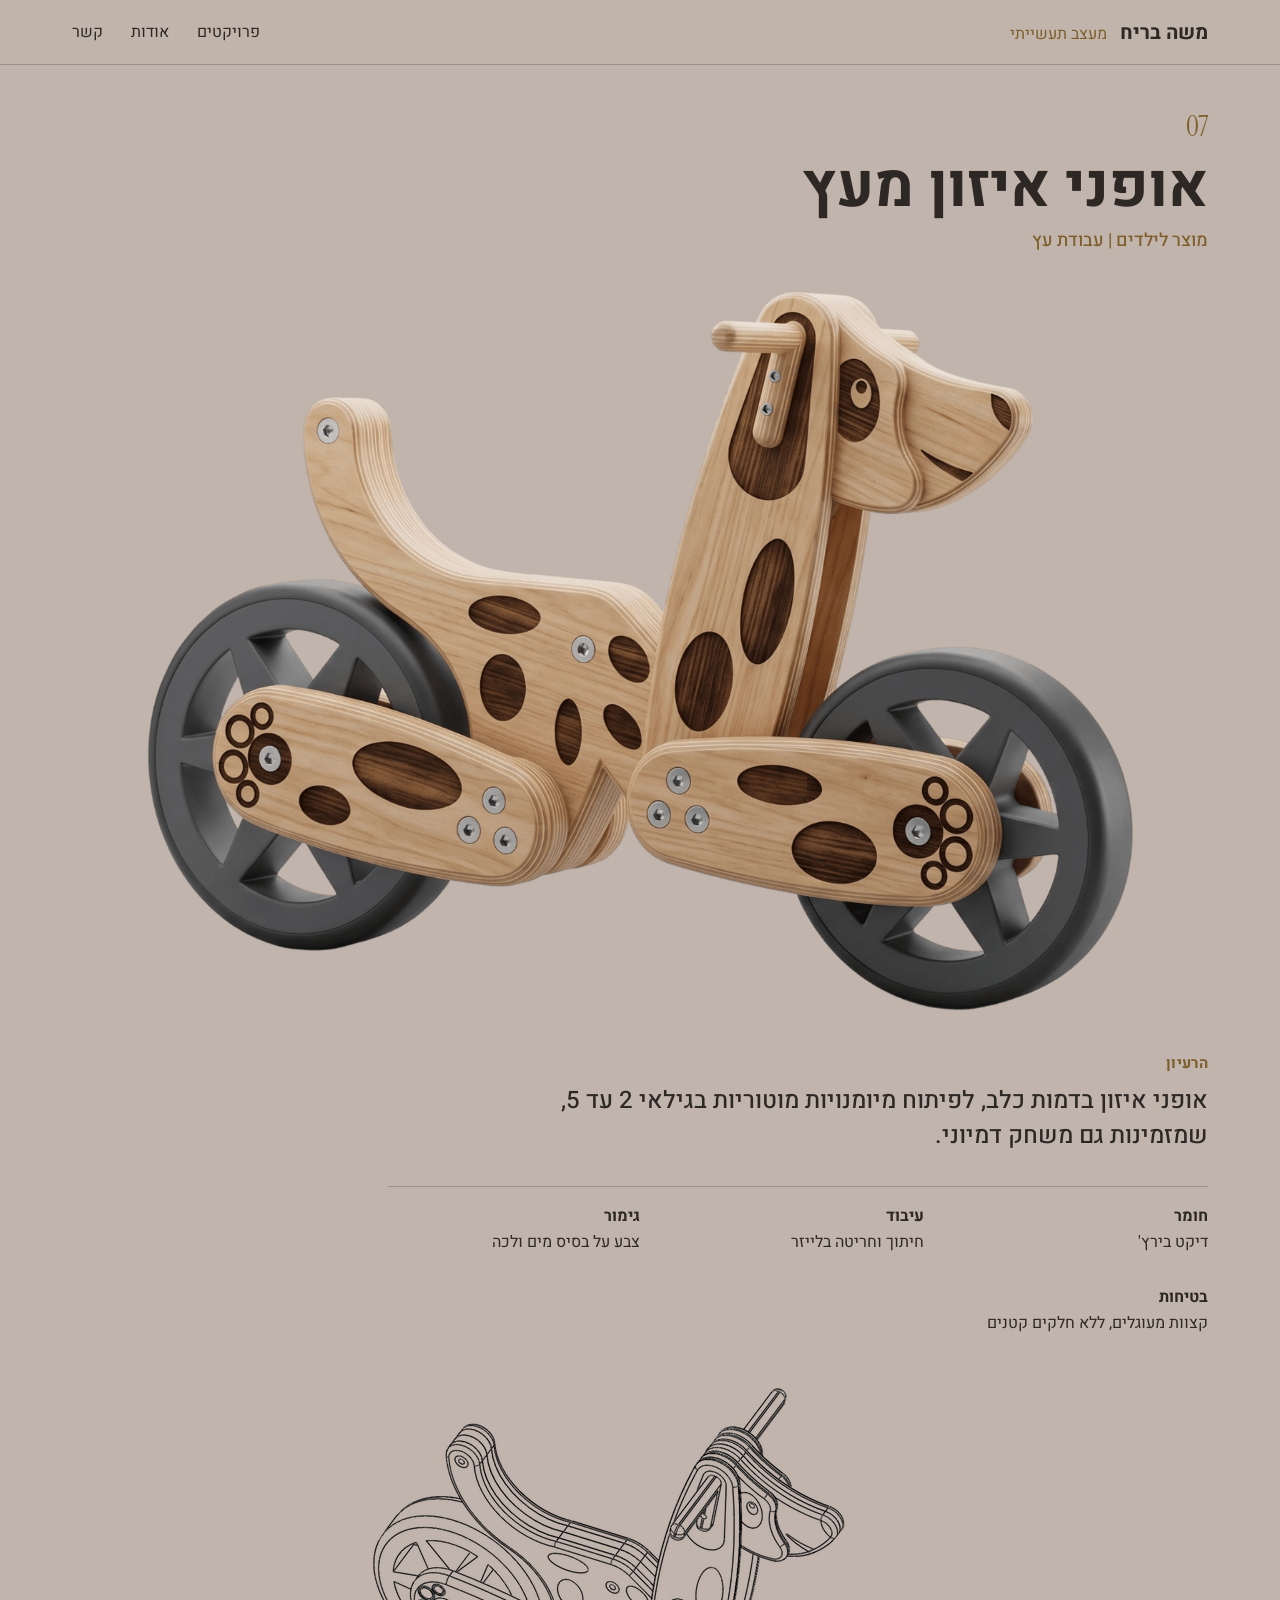
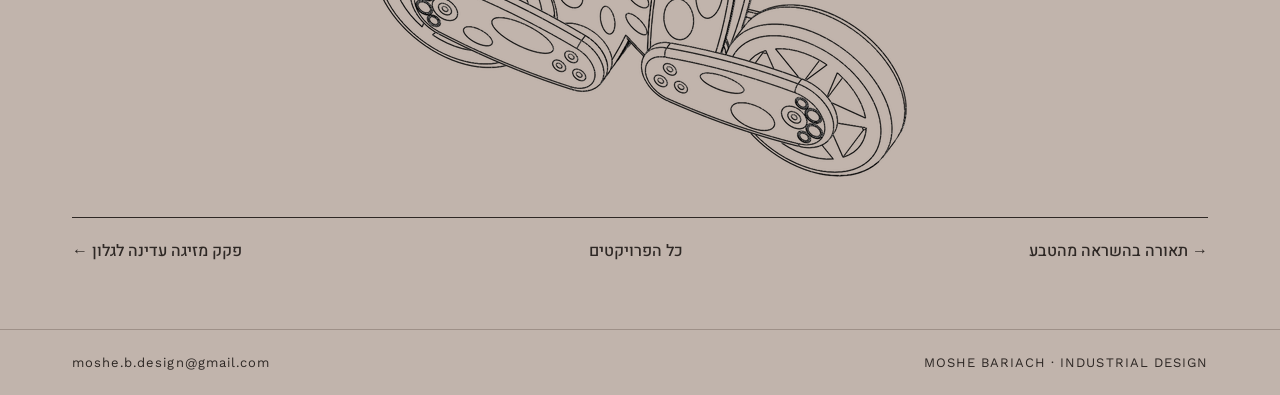
==== projects/bike.html @ f385a4ff "Portfolio website: home page and 10 project pages Co-Authored-By: Claude Opus 5.5 <noreply@anthropic" ====
<!DOCTYPE html>
<html lang="he" dir="rtl">
<head>
<meta charset="utf-8">
<meta name="viewport" content="width=device-width, initial-scale=1">
<title>אופני איזון מעץ | משה בריח – מעצב תעשייתי</title>
<meta name="description" content="אופני איזון מעץ: מוצר לילדים | עבודת עץ">
<meta property="og:title" content="אופני איזון מעץ | משה בריח – מעצב תעשייתי">
<meta property="og:description" content="אופני איזון מעץ: מוצר לילדים | עבודת עץ">
<meta property="og:image" content="https://mosheb-design.github.io/img/bike-hq.png">
<link rel="preconnect" href="https://fonts.googleapis.com"><link rel="preconnect" href="https://fonts.gstatic.com" crossorigin><link href="https://fonts.googleapis.com/css2?family=Heebo:wght@300;400;500;700&family=Instrument+Serif&family=Work+Sans:wght@400;500&display=swap" rel="stylesheet">
<link rel="stylesheet" href="../style.css">
</head>
<body>
<header class="top"><div class="wrap">
<a class="brand" href="../index.html">משה בריח <span>מעצב תעשייתי</span></a>
<nav><a href="../index.html#projects">פרויקטים</a><a href="../index.html#about">אודות</a><a href="../index.html#contact">קשר</a></nav>
</div></header>
<article class="proj"><div class="wrap"><header class="ph"><span class="num">07</span><h1 class="">אופני איזון מעץ</h1><p>מוצר לילדים | עבודת עץ</p></header><figure class="fig cut wide"><img src="../img/bike-hq.png" width="1379" height="1006" alt="אופני איזון מעץ" loading="lazy"></figure><div class="txt"><h2 class="lab">הרעיון</h2><p class="lead">אופני איזון בדמות כלב, לפיתוח מיומנויות מוטוריות בגילאי 2 עד 5, שמזמינות גם משחק דמיוני.</p></div><dl class="facts"><div><dt>חומר</dt><dd>דיקט בירץ&#x27;</dd></div><div><dt>עיבוד</dt><dd>חיתוך וחריטה בלייזר</dd></div><div><dt>גימור</dt><dd>צבע על בסיס מים ולכה</dd></div><div><dt>בטיחות</dt><dd>קצוות מעוגלים, ללא חלקים קטנים</dd></div></dl><figure class="fig cut wide"><img src="../img/bike-d.png" width="534" height="389" alt="שרטוט האופניים" loading="lazy"></figure><nav class="pn"><a class="prev" href="lamp.html">→ תאורה בהשראה מהטבע</a><a href="../index.html#projects">כל הפרויקטים</a><a class="next" href="cap.html">פקק מזיגה עדינה לגלון ←</a></nav></div></article>
<footer class="foot"><div class="wrap"><span class="latin">MOSHE BARIACH · INDUSTRIAL DESIGN</span><span><a href="mailto:moshe.b.design@gmail.com" class="latin">moshe.b.design@gmail.com</a></span></div></footer>
</body>
</html>
---- style.css ----
:root {
  --bg: #C1B4AC;
  --panel: #D1C7C1;
  --gold: #D5B073;
  --ochre: #7E5F2C;
  --ink: #2E2825;
  --rule: #9E9088;
  --max: 1200px;
}
* { box-sizing: border-box; }
html { scroll-behavior: smooth; }
body {
  margin: 0; background: var(--bg); color: var(--ink);
  font-family: 'Heebo', Arial, sans-serif; font-size: 18px; line-height: 1.65;
  -webkit-font-smoothing: antialiased;
}
img { max-width: 100%; height: auto; display: block; }
a { color: inherit; }
.latin { font-family: 'Work Sans', Arial, sans-serif; direction: ltr; unicode-bidi: isolate; }
.wrap { max-width: var(--max); margin: 0 auto; padding: 0 32px; }

/* header */
.top { position: sticky; top: 0; z-index: 10; background: rgba(193, 180, 172, .94); backdrop-filter: blur(6px); border-bottom: 1px solid var(--rule); }
.top .wrap { display: flex; align-items: center; justify-content: space-between; height: 64px; }
.brand { text-decoration: none; font-weight: 700; font-size: 20px; }
.brand span { font-weight: 400; color: var(--ochre); margin-inline-start: 8px; font-size: 16px; }
.top nav a { text-decoration: none; margin-inline-start: 28px; font-size: 16px; }
.top nav a:hover { color: var(--ochre); }

/* intro */
.intro { padding: 72px 0 40px; }
.intro .wrap { display: grid; grid-template-columns: 7fr 4fr; gap: 48px; align-items: center; }
.kick { font-size: 13px; letter-spacing: .18em; color: var(--ochre); margin: 0 0 18px; }
.intro h1 { font-size: clamp(48px, 7vw, 88px); line-height: 1; margin: 0; font-weight: 700; }
.role { font-size: 28px; margin: 14px 0 4px; }
.school { margin: 0 0 32px; color: #5a504a; }
.btn { display: inline-block; background: var(--ink); color: var(--bg); text-decoration: none; padding: 12px 28px; font-weight: 500; }
.btn:hover { background: var(--ochre); }
.intro-img { position: relative; display: block; text-decoration: none; }
.intro-img img { width: 100%; aspect-ratio: 4 / 5; object-fit: cover; max-height: 640px; }
.intro-img span { position: absolute; bottom: 0; right: 0; background: var(--gold); padding: 6px 14px; font-size: 14px; font-weight: 500; }

/* sections */
.sec { font-size: 32px; margin: 0 0 32px; padding-top: 16px; border-top: 2px solid var(--ink); display: inline-block; }
.projects { padding: 56px 0; }
.grid { display: grid; grid-template-columns: repeat(3, 1fr); gap: 32px 28px; }
.card { text-decoration: none; display: block; }
.card.feat { grid-column: 1 / -1; }
.card.feat .thumb { aspect-ratio: 21 / 9; }
.card.feat h3 { font-size: 28px; }
.thumb { aspect-ratio: 4 / 3; overflow: hidden; background: var(--panel); }
.thumb img { width: 100%; height: 100%; object-fit: cover; transition: transform .4s; }
.thumb.cut img { object-fit: contain; padding: 18px; }
.card:hover .thumb img { transform: scale(1.03); }
.meta { padding-top: 14px; border-top: 1px solid var(--rule); margin-top: 14px; }
.meta .num, .ph .num { font-family: 'Instrument Serif', Georgia, serif; font-size: 28px; color: var(--ochre); line-height: 1; }
.meta h3 { font-size: 21px; margin: 6px 0 2px; }
.meta p { margin: 0; font-size: 15px; color: #5a504a; }

.about { background: var(--panel); padding: 72px 0; }
.about .wrap { display: grid; grid-template-columns: 4fr 7fr; gap: 56px; align-items: start; }
.portrait { width: 100%; aspect-ratio: 4 / 5; object-fit: cover; }
.about p { max-width: 640px; }
.cv { display: grid; grid-template-columns: 1fr 1fr; gap: 32px; margin-top: 36px; }
.cv h3 { font-size: 16px; color: var(--ochre); margin: 0 0 10px; }
.cv dl, .facts { margin: 0; }
.cv dt, .facts dt { font-weight: 700; font-size: 16px; }
.cv dd, .facts dd { margin: 0 0 12px; font-size: 16px; }

.contact { padding: 72px 0; background: var(--gold); }
.contact p { font-size: 22px; margin: 6px 0; }
.contact a { text-decoration: none; }
.contact a:hover { text-decoration: underline; }

.foot { border-top: 1px solid var(--rule); padding: 22px 0; font-size: 13px; }
.foot .wrap { display: flex; justify-content: space-between; letter-spacing: .08em; }
.foot a { text-decoration: none; }

/* project page */
.proj { padding: 48px 0 24px; }
.ph { margin-bottom: 36px; }
.ph h1 { font-size: clamp(36px, 5vw, 60px); line-height: 1.1; margin: 8px 0 6px; }
.ph p { margin: 0; color: var(--ochre); font-weight: 500; }
.fig { margin: 0 0 40px; }
.fig.cut { background: none; }
.fig.photo img, .fig.hero img { width: 100%; }
.fig.wide img { margin: 0 auto; max-height: 720px; width: auto; }
figcaption { font-size: 15px; color: #5a504a; margin-top: 10px; }
.fig.wide figcaption { text-align: center; }
.txt { max-width: 720px; margin: 0 0 32px; }
.lab { font-size: 15px; color: var(--ochre); letter-spacing: .02em; margin: 0 0 8px; font-weight: 700; }
.lead { font-size: 24px; line-height: 1.45; font-weight: 500; margin: 0 0 12px; }
.body { margin: 0; }
.row { display: grid; gap: 24px; margin-bottom: 40px; align-items: end; }
.row.c2 { grid-template-columns: repeat(2, 1fr); }
.row.c3 { grid-template-columns: repeat(3, 1fr); }
.row.c4 { grid-template-columns: repeat(4, 1fr); }
.row .fig { margin: 0; }
.row .fig.cut img { max-height: 460px; width: auto; margin: 0 auto; }
.rowcap { font-size: 15px; color: #5a504a; margin: -28px 0 40px; }
.facts { display: grid; grid-template-columns: repeat(auto-fit, minmax(200px, 1fr)); gap: 16px 32px; max-width: 820px; margin-bottom: 40px; border-top: 1px solid var(--rule); padding-top: 16px; }
.steps { list-style: none; padding: 0; margin: 0 0 40px; max-width: 720px; }
.steps li { display: flex; gap: 18px; align-items: baseline; border-top: 1px solid var(--rule); padding: 12px 0; }
.steps span { font-family: 'Instrument Serif', Georgia, serif; font-size: 26px; color: var(--ochre); flex: none; }
.steps p { margin: 0; }
.pn { display: flex; justify-content: space-between; gap: 16px; border-top: 1px solid var(--ink); padding: 20px 0 40px; margin-top: 24px; font-size: 16px; }
.pn a { text-decoration: none; font-weight: 500; }
.pn a:hover { color: var(--ochre); }

@media (max-width: 900px) {
  body { font-size: 17px; }
  .wrap { padding: 0 20px; }
  .intro .wrap, .about .wrap { grid-template-columns: 1fr; gap: 32px; }
  .intro { padding-top: 40px; }
  .grid { grid-template-columns: 1fr 1fr; gap: 24px 16px; }
  .row.c3, .row.c4 { grid-template-columns: 1fr 1fr; }
  .cv { grid-template-columns: 1fr; }
  .top nav a { margin-inline-start: 16px; font-size: 15px; }
  .brand span { display: none; }
  .lead { font-size: 21px; }
}
@media (max-width: 520px) {
  .card.feat .thumb { aspect-ratio: 4 / 3; }
  .grid { grid-template-columns: 1fr; }
  .row.c2 { grid-template-columns: 1fr; }
  .foot .wrap { flex-direction: column; gap: 6px; }
}
h1.latin, h3.latin { text-align: right; }
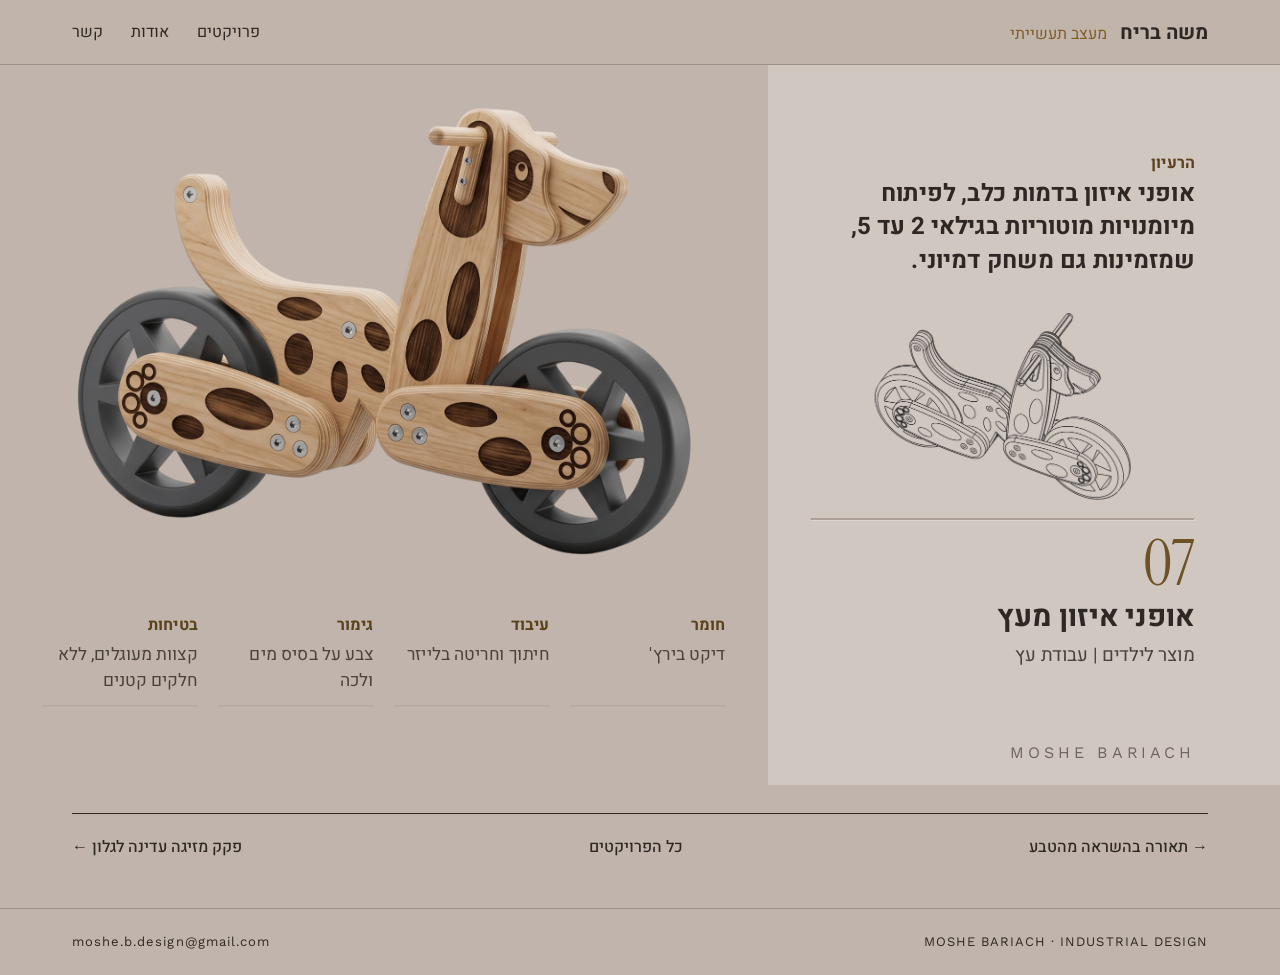
==== commit b66f69e7: "Project pages: use the portfolio's slide layouts (proportions and text order), phone layout splits t" ====
--- a/projects/bike.html
+++ b/projects/bike.html
@@ -9,14 +9,18 @@
 <meta property="og:description" content="אופני איזון מעץ: מוצר לילדים | עבודת עץ">
 <meta property="og:image" content="https://mosheb-design.github.io/img/bike-hq.png">
 <link rel="preconnect" href="https://fonts.googleapis.com"><link rel="preconnect" href="https://fonts.gstatic.com" crossorigin><link href="https://fonts.googleapis.com/css2?family=Heebo:wght@300;400;500;700&family=Instrument+Serif&family=Work+Sans:wght@400;500&display=swap" rel="stylesheet">
-<link rel="stylesheet" href="../style.css">
+<link rel="stylesheet" href="../style.css"><link rel="stylesheet" href="../slides.css">
 </head>
 <body>
 <header class="top"><div class="wrap">
 <a class="brand" href="../index.html">משה בריח <span>מעצב תעשייתי</span></a>
 <nav><a href="../index.html#projects">פרויקטים</a><a href="../index.html#about">אודות</a><a href="../index.html#contact">קשר</a></nav>
 </div></header>
-<article class="proj"><div class="wrap"><header class="ph"><span class="num">07</span><h1 class="">אופני איזון מעץ</h1><p>מוצר לילדים | עבודת עץ</p></header><figure class="fig cut wide"><img src="../img/bike-hq.png" width="1379" height="1006" alt="אופני איזון מעץ" loading="lazy"></figure><div class="txt"><h2 class="lab">הרעיון</h2><p class="lead">אופני איזון בדמות כלב, לפיתוח מיומנויות מוטוריות בגילאי 2 עד 5, שמזמינות גם משחק דמיוני.</p></div><dl class="facts"><div><dt>חומר</dt><dd>דיקט בירץ&#x27;</dd></div><div><dt>עיבוד</dt><dd>חיתוך וחריטה בלייזר</dd></div><div><dt>גימור</dt><dd>צבע על בסיס מים ולכה</dd></div><div><dt>בטיחות</dt><dd>קצוות מעוגלים, ללא חלקים קטנים</dd></div></dl><figure class="fig cut wide"><img src="../img/bike-d.png" width="534" height="389" alt="שרטוט האופניים" loading="lazy"></figure><nav class="pn"><a class="prev" href="lamp.html">→ תאורה בהשראה מהטבע</a><a href="../index.html#projects">כל הפרויקטים</a><a class="next" href="cap.html">פקק מזיגה עדינה לגלון ←</a></nav></div></article>
-<footer class="foot"><div class="wrap"><span class="latin">MOSHE BARIACH · INDUSTRIAL DESIGN</span><span><a href="mailto:moshe.b.design@gmail.com" class="latin">moshe.b.design@gmail.com</a></span></div></footer>
+<main class="deck"><section class="sl" id="bike"><div class="slide"><div class="stage" style="width:1920px"><div style="position:absolute;left:1152px;top:0px;width:768px;height:1080px;background:#D1C7C1"></div><img loading="lazy" src="../img/bike-hq-o.png" alt="אופני איזון מעץ" style="position:absolute;left:116px;top:64px;width:920px;height:671px;object-fit:contain"><div style="position:absolute;left:64px;top:820px;width:1024px;display:flex;flex-direction:row-reverse;gap:32px"><div class="kv" style="flex:1"><p class="lab">&#8295;חומר&#8297;</p><p class="small">&#8295;דיקט בירץ&#x27;&#8297;</p></div><div class="kv" style="flex:1"><p class="lab">&#8295;עיבוד&#8297;</p><p class="small">&#8295;חיתוך וחריטה בלייזר&#8297;</p></div><div class="kv" style="flex:1"><p class="lab">&#8295;גימור&#8297;</p><p class="small">&#8295;צבע על בסיס מים ולכה&#8297;</p></div><div class="kv" style="flex:1"><p class="lab">&#8295;בטיחות&#8297;</p><p class="small">&#8295;קצוות מעוגלים, ללא חלקים קטנים&#8297;</p></div></div><p class="lab" style="position:absolute;left:1216px;top:128px;width:576px;">&#8295;הרעיון&#8297;</p><p class="lead" style="position:absolute;left:1216px;top:168px;width:576px;">&#8295;אופני איזון בדמות כלב, לפיתוח מיומנויות מוטוריות בגילאי 2 עד 5, שמזמינות גם משחק דמיוני.&#8297;</p><img loading="lazy" src="../img/bike-d.png" alt="שרטוט" style="position:absolute;left:1312px;top:372px;width:384px;height:280px;object-fit:contain"><hr style="position:absolute;left:1216px;top:680px;width:576px;border-top:2px solid #9E9088;margin:0"><div style="position:absolute;left:1216px;top:700px;width:576px;display:flex;flex-direction:column;gap:8px"><p class="num">07</p><p class="ttl">&#8295;אופני איזון מעץ&#8297;</p><p class="crs">&#8295;מוצר לילדים | עבודת עץ&#8297;</p></div><p class="foot" style="position:absolute;left:1392px;top:1012px;width:400px;text-align:right">MOSHE BARIACH</p></div></div><div class="slide-m"><div class="part" style="aspect-ratio:768/1080"><div class="stage" style="width:768px"><div style="position:absolute;left:0px;top:0px;width:768px;height:1080px;background:#D1C7C1"></div><p class="lab" style="position:absolute;left:64px;top:128px;width:576px;">&#8295;הרעיון&#8297;</p><p class="lead" style="position:absolute;left:64px;top:168px;width:576px;">&#8295;אופני איזון בדמות כלב, לפיתוח מיומנויות מוטוריות בגילאי 2 עד 5, שמזמינות גם משחק דמיוני.&#8297;</p><img loading="lazy" src="../img/bike-d.png" alt="שרטוט" style="position:absolute;left:160px;top:372px;width:384px;height:280px;object-fit:contain"><hr style="position:absolute;left:64px;top:680px;width:576px;border-top:2px solid #9E9088;margin:0"><div style="position:absolute;left:64px;top:700px;width:576px;display:flex;flex-direction:column;gap:8px"><p class="num">07</p><p class="ttl">&#8295;אופני איזון מעץ&#8297;</p><p class="crs">&#8295;מוצר לילדים | עבודת עץ&#8297;</p></div><p class="foot" style="position:absolute;left:240px;top:1012px;width:400px;text-align:right">MOSHE BARIACH</p></div></div><div class="part main" style="aspect-ratio:1152/1080"><div class="stage" style="width:1152px"><img loading="lazy" src="../img/bike-hq-o.png" alt="אופני איזון מעץ" style="position:absolute;left:116px;top:64px;width:920px;height:671px;object-fit:contain"><div style="position:absolute;left:64px;top:820px;width:1024px;display:flex;flex-direction:row-reverse;gap:32px"><div class="kv" style="flex:1"><p class="lab">&#8295;חומר&#8297;</p><p class="small">&#8295;דיקט בירץ&#x27;&#8297;</p></div><div class="kv" style="flex:1"><p class="lab">&#8295;עיבוד&#8297;</p><p class="small">&#8295;חיתוך וחריטה בלייזר&#8297;</p></div><div class="kv" style="flex:1"><p class="lab">&#8295;גימור&#8297;</p><p class="small">&#8295;צבע על בסיס מים ולכה&#8297;</p></div><div class="kv" style="flex:1"><p class="lab">&#8295;בטיחות&#8297;</p><p class="small">&#8295;קצוות מעוגלים, ללא חלקים קטנים&#8297;</p></div></div></div></div></div></section><div class="wrap"><nav class="pn"><a href="lamp.html">→ תאורה בהשראה מהטבע</a><a href="../index.html#projects">כל הפרויקטים</a><a href="cap.html">פקק מזיגה עדינה לגלון ←</a></nav></div></main>
+<footer class="site-foot"><div class="wrap"><span class="latin">MOSHE BARIACH · INDUSTRIAL DESIGN</span><span><a href="mailto:moshe.b.design@gmail.com" class="latin">moshe.b.design@gmail.com</a></span></div></footer>
+<script>
+function fit(){document.querySelectorAll('.stage').forEach(function(st){var w=st.parentElement.clientWidth;var W=parseFloat(st.style.width);st.style.transform='scale('+(w/W)+')';});}
+window.addEventListener('resize',fit);window.addEventListener('load',fit);fit();
+</script>
 </body>
 </html>
--- a/style.css
+++ b/style.css
@@ -30,7 +30,7 @@
 /* intro */
 .intro { padding: 72px 0 40px; }
 .intro .wrap { display: grid; grid-template-columns: 7fr 4fr; gap: 48px; align-items: center; }
-.kick { font-size: 13px; letter-spacing: .18em; color: var(--ochre); margin: 0 0 18px; }
+.intro-kick { font-size: 13px; letter-spacing: .18em; color: var(--ochre); margin: 0 0 18px; }
 .intro h1 { font-size: clamp(48px, 7vw, 88px); line-height: 1; margin: 0; font-weight: 700; }
 .role { font-size: 28px; margin: 14px 0 4px; }
 .school { margin: 0 0 32px; color: #5a504a; }
@@ -53,7 +53,7 @@
 .thumb.cut img { object-fit: contain; padding: 18px; }
 .card:hover .thumb img { transform: scale(1.03); }
 .meta { padding-top: 14px; border-top: 1px solid var(--rule); margin-top: 14px; }
-.meta .num, .ph .num { font-family: 'Instrument Serif', Georgia, serif; font-size: 28px; color: var(--ochre); line-height: 1; }
+.meta .num { font-family: 'Instrument Serif', Georgia, serif; font-size: 28px; color: var(--ochre); line-height: 1; }
 .meta h3 { font-size: 21px; margin: 6px 0 2px; }
 .meta p { margin: 0; font-size: 15px; color: #5a504a; }
 
@@ -67,43 +67,17 @@
 .cv dt, .facts dt { font-weight: 700; font-size: 16px; }
 .cv dd, .facts dd { margin: 0 0 12px; font-size: 16px; }
 
-.contact { padding: 72px 0; background: var(--gold); }
-.contact p { font-size: 22px; margin: 6px 0; }
-.contact a { text-decoration: none; }
-.contact a:hover { text-decoration: underline; }
+.contact-sec { padding: 72px 0; background: var(--gold); }
+.contact-sec p { font-size: 22px; margin: 6px 0; }
+.contact-sec a { text-decoration: none; }
+.contact-sec a:hover { text-decoration: underline; }
 
-.foot { border-top: 1px solid var(--rule); padding: 22px 0; font-size: 13px; }
-.foot .wrap { display: flex; justify-content: space-between; letter-spacing: .08em; }
-.foot a { text-decoration: none; }
+.site-foot { border-top: 1px solid var(--rule); padding: 22px 0; font-size: 13px; }
+.site-foot .wrap { display: flex; justify-content: space-between; letter-spacing: .08em; }
+.site-foot a { text-decoration: none; }
 
 /* project page */
-.proj { padding: 48px 0 24px; }
-.ph { margin-bottom: 36px; }
-.ph h1 { font-size: clamp(36px, 5vw, 60px); line-height: 1.1; margin: 8px 0 6px; }
-.ph p { margin: 0; color: var(--ochre); font-weight: 500; }
-.fig { margin: 0 0 40px; }
-.fig.cut { background: none; }
-.fig.photo img, .fig.hero img { width: 100%; }
-.fig.wide img { margin: 0 auto; max-height: 720px; width: auto; }
-figcaption { font-size: 15px; color: #5a504a; margin-top: 10px; }
-.fig.wide figcaption { text-align: center; }
-.txt { max-width: 720px; margin: 0 0 32px; }
-.lab { font-size: 15px; color: var(--ochre); letter-spacing: .02em; margin: 0 0 8px; font-weight: 700; }
-.lead { font-size: 24px; line-height: 1.45; font-weight: 500; margin: 0 0 12px; }
-.body { margin: 0; }
-.row { display: grid; gap: 24px; margin-bottom: 40px; align-items: end; }
-.row.c2 { grid-template-columns: repeat(2, 1fr); }
-.row.c3 { grid-template-columns: repeat(3, 1fr); }
-.row.c4 { grid-template-columns: repeat(4, 1fr); }
-.row .fig { margin: 0; }
-.row .fig.cut img { max-height: 460px; width: auto; margin: 0 auto; }
-.rowcap { font-size: 15px; color: #5a504a; margin: -28px 0 40px; }
-.facts { display: grid; grid-template-columns: repeat(auto-fit, minmax(200px, 1fr)); gap: 16px 32px; max-width: 820px; margin-bottom: 40px; border-top: 1px solid var(--rule); padding-top: 16px; }
-.steps { list-style: none; padding: 0; margin: 0 0 40px; max-width: 720px; }
-.steps li { display: flex; gap: 18px; align-items: baseline; border-top: 1px solid var(--rule); padding: 12px 0; }
-.steps span { font-family: 'Instrument Serif', Georgia, serif; font-size: 26px; color: var(--ochre); flex: none; }
-.steps p { margin: 0; }
-.pn { display: flex; justify-content: space-between; gap: 16px; border-top: 1px solid var(--ink); padding: 20px 0 40px; margin-top: 24px; font-size: 16px; }
+.pn { display: flex; justify-content: space-between; gap: 16px; border-top: 1px solid var(--ink); padding: 20px 0 40px; margin-top: 12px; font-size: 16px; }
 .pn a { text-decoration: none; font-weight: 500; }
 .pn a:hover { color: var(--ochre); }
 
@@ -113,16 +87,13 @@
   .intro .wrap, .about .wrap { grid-template-columns: 1fr; gap: 32px; }
   .intro { padding-top: 40px; }
   .grid { grid-template-columns: 1fr 1fr; gap: 24px 16px; }
-  .row.c3, .row.c4 { grid-template-columns: 1fr 1fr; }
   .cv { grid-template-columns: 1fr; }
   .top nav a { margin-inline-start: 16px; font-size: 15px; }
   .brand span { display: none; }
-  .lead { font-size: 21px; }
 }
 @media (max-width: 520px) {
   .card.feat .thumb { aspect-ratio: 4 / 3; }
   .grid { grid-template-columns: 1fr; }
-  .row.c2 { grid-template-columns: 1fr; }
-  .foot .wrap { flex-direction: column; gap: 6px; }
+  .site-foot .wrap { flex-direction: column; gap: 6px; }
 }
-h1.latin, h3.latin { text-align: right; }
+.intro h1.latin, .meta h3.latin { text-align: right; }
--- a/slides.css
+++ b/slides.css
@@ -0,0 +1,55 @@
+.stage { font-family: 'Heebo', Arial, sans-serif; color: #2E2825; }
+.stage-bg { background: #C1B4AC; padding: 128px; }
+.stage p { margin: 0; }
+.stage .pf { font-family: 'Instrument Serif', Georgia, serif; font-size: 160px; line-height: 1; color: #2E2825; }
+.stage .hname { font-size: 170px; font-weight: 700; line-height: 1.1; text-align: right; color: #2E2825; }
+.stage .htitle { font-size: 56px; text-align: right; color: #2E2825; }
+.stage .abody { font-size: 32px; line-height: 1.6; text-align: right; color: #2E2825; }
+.stage .kick { font-family: 'Work Sans', Arial, sans-serif; font-size: 24px; letter-spacing: 8px; color: #4A423D; }
+.stage .name { font-family: 'Instrument Serif', Georgia, serif; font-size: 230px; line-height: 0.9; color: #2E2825; }
+.stage .cv1 { font-size: 36px; font-weight: 700; text-align: right; color: #2E2825; }
+.stage .cv2 { font-size: 28px; text-align: right; color: #2E2825; }
+.stage .contact { font-family: 'Work Sans', Arial, sans-serif; font-size: 36px; color: #2E2825; }
+.stage .h { font-size: 64px; font-weight: 700; text-align: right; color: #2E2825; }
+.stage .h2 { font-size: 44px; font-weight: 700; text-align: right; color: #2E2825; }
+.stage .body { font-size: 26px; line-height: 1.6; text-align: right; color: #2E2825; }
+.stage .lab { font-size: 24px; font-weight: 700; text-align: right; color: #5A421C; }
+.stage .lead { font-size: 36px; font-weight: 700; line-height: 1.4; text-align: right; color: #2E2825; }
+.stage .val { font-size: 30px; font-weight: 700; text-align: right; color: #2E2825; }
+.stage .sub { font-size: 28px; font-weight: 700; text-align: right; color: #2E2825; }
+.stage .small { font-size: 26px; line-height: 1.5; text-align: right; color: #4A423D; }
+.stage .cap { font-size: 26px; text-align: right; color: #4A423D; }
+.stage .callout { font-size: 28px; line-height: 1.45; text-align: right; color: #2E2825; border-right: 6px solid #7E5F2C; padding-right: 20px; box-sizing: border-box; }
+.stage .num { font-family: 'Instrument Serif', Georgia, serif; font-size: 96px; line-height: 1; text-align: right; color: #6E5226; }
+.stage .ttl { font-size: 44px; font-weight: 700; line-height: 1.15; text-align: right; color: #2E2825; }
+.stage .crs { font-size: 28px; text-align: right; color: #4A423D; }
+.stage .foot { font-family: 'Work Sans', Arial, sans-serif; font-size: 24px; letter-spacing: 6px; color: #6F6560; }
+.stage .stepn { font-size: 24px; font-weight: 700; text-align: center; color: #5A421C; }
+.stage .stept { font-size: 28px; font-weight: 700; text-align: center; color: #2E2825; }
+.stage .stepb { font-size: 24px; line-height: 1.4; text-align: center; color: #4A423D; }
+.stage .icol { flex: 1; display: flex; flex-direction: column; }
+.stage .irow { display: flex; justify-content: flex-end; align-items: flex-start; gap: 28px; padding: 15px 0; border-bottom: 2px solid #B3A69E; }
+.stage .itext { flex: 1; display: flex; flex-direction: column; gap: 4px; }
+.stage .ititle { font-size: 38px; font-weight: 700; text-align: right; color: #2E2825; }
+.stage .icourse { font-size: 28px; text-align: right; color: #4A423D; }
+.stage .inum { font-family: 'Instrument Serif', Georgia, serif; font-size: 64px; line-height: 1; width: 90px; text-align: right; color: #6E5226; }
+.stage .ccol { flex: 1; display: flex; flex-direction: column; gap: 20px; }
+.stage .crule { border-top: 2px solid #9E9088; margin: 0 0 8px 0; }
+.stage .kv { display: flex; flex-direction: column; gap: 6px; padding-bottom: 16px; border-bottom: 2px solid #B3A69E; }
+
+/* slide canvas, scaled to the page width by a small script */
+.deck { padding: 0 0 8px; }
+.sl { margin: 0 auto 28px; max-width: 1600px; }
+.slide, .part { position: relative; width: 100%; overflow: hidden; background: #C1B4AC; }
+.slide { aspect-ratio: 16 / 9; }
+.stage { position: absolute; top: 0; left: 0; height: 1080px; transform-origin: 0 0; direction: ltr; font-family: 'Heebo', Arial, sans-serif; color: #2E2825; }
+.stage img { max-width: none; display: block; }
+.stage p { margin: 0; }
+.slide-m { display: none; }
+@media (max-width: 760px) {
+  .slide { display: none; }
+  .slide-m { display: block; }
+  .part.main .stage .cap { font-size: 40px; }
+  .part.main .stage .callout { font-size: 36px; }
+  .sl { margin-bottom: 20px; }
+}
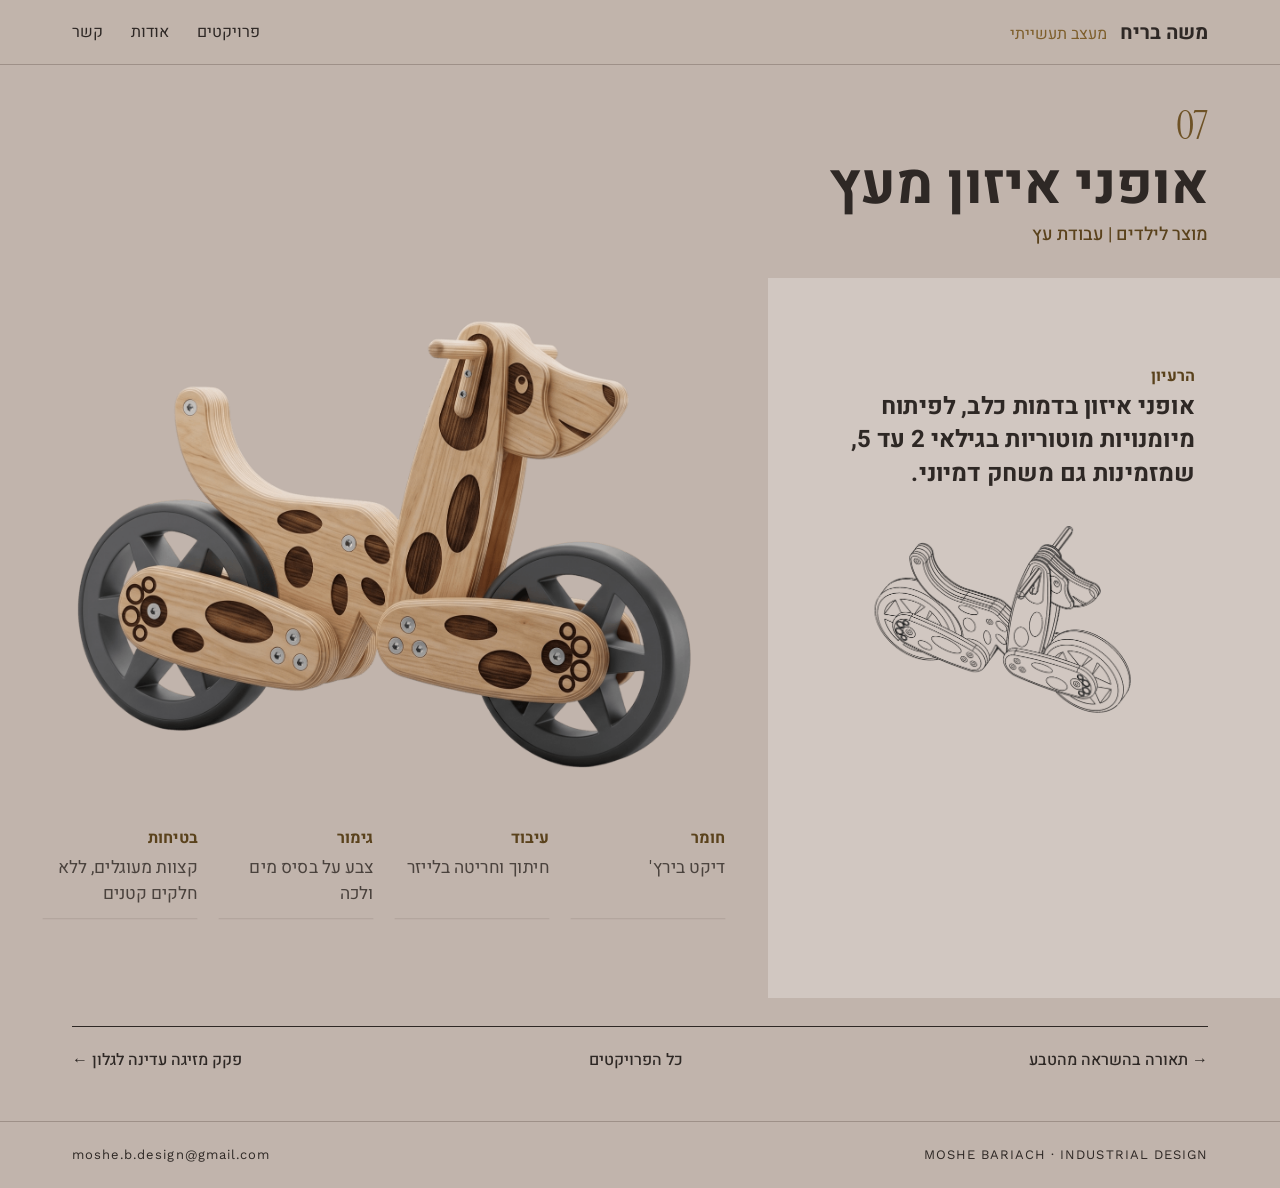
==== commit 7e408edd: "Project pages: number and title once at the top; phone text flows without empty space Co-Authored-By" ====
--- a/projects/bike.html
+++ b/projects/bike.html
@@ -16,7 +16,7 @@
 <a class="brand" href="../index.html">משה בריח <span>מעצב תעשייתי</span></a>
 <nav><a href="../index.html#projects">פרויקטים</a><a href="../index.html#about">אודות</a><a href="../index.html#contact">קשר</a></nav>
 </div></header>
-<main class="deck"><section class="sl" id="bike"><div class="slide"><div class="stage" style="width:1920px"><div style="position:absolute;left:1152px;top:0px;width:768px;height:1080px;background:#D1C7C1"></div><img loading="lazy" src="../img/bike-hq-o.png" alt="אופני איזון מעץ" style="position:absolute;left:116px;top:64px;width:920px;height:671px;object-fit:contain"><div style="position:absolute;left:64px;top:820px;width:1024px;display:flex;flex-direction:row-reverse;gap:32px"><div class="kv" style="flex:1"><p class="lab">&#8295;חומר&#8297;</p><p class="small">&#8295;דיקט בירץ&#x27;&#8297;</p></div><div class="kv" style="flex:1"><p class="lab">&#8295;עיבוד&#8297;</p><p class="small">&#8295;חיתוך וחריטה בלייזר&#8297;</p></div><div class="kv" style="flex:1"><p class="lab">&#8295;גימור&#8297;</p><p class="small">&#8295;צבע על בסיס מים ולכה&#8297;</p></div><div class="kv" style="flex:1"><p class="lab">&#8295;בטיחות&#8297;</p><p class="small">&#8295;קצוות מעוגלים, ללא חלקים קטנים&#8297;</p></div></div><p class="lab" style="position:absolute;left:1216px;top:128px;width:576px;">&#8295;הרעיון&#8297;</p><p class="lead" style="position:absolute;left:1216px;top:168px;width:576px;">&#8295;אופני איזון בדמות כלב, לפיתוח מיומנויות מוטוריות בגילאי 2 עד 5, שמזמינות גם משחק דמיוני.&#8297;</p><img loading="lazy" src="../img/bike-d.png" alt="שרטוט" style="position:absolute;left:1312px;top:372px;width:384px;height:280px;object-fit:contain"><hr style="position:absolute;left:1216px;top:680px;width:576px;border-top:2px solid #9E9088;margin:0"><div style="position:absolute;left:1216px;top:700px;width:576px;display:flex;flex-direction:column;gap:8px"><p class="num">07</p><p class="ttl">&#8295;אופני איזון מעץ&#8297;</p><p class="crs">&#8295;מוצר לילדים | עבודת עץ&#8297;</p></div><p class="foot" style="position:absolute;left:1392px;top:1012px;width:400px;text-align:right">MOSHE BARIACH</p></div></div><div class="slide-m"><div class="part" style="aspect-ratio:768/1080"><div class="stage" style="width:768px"><div style="position:absolute;left:0px;top:0px;width:768px;height:1080px;background:#D1C7C1"></div><p class="lab" style="position:absolute;left:64px;top:128px;width:576px;">&#8295;הרעיון&#8297;</p><p class="lead" style="position:absolute;left:64px;top:168px;width:576px;">&#8295;אופני איזון בדמות כלב, לפיתוח מיומנויות מוטוריות בגילאי 2 עד 5, שמזמינות גם משחק דמיוני.&#8297;</p><img loading="lazy" src="../img/bike-d.png" alt="שרטוט" style="position:absolute;left:160px;top:372px;width:384px;height:280px;object-fit:contain"><hr style="position:absolute;left:64px;top:680px;width:576px;border-top:2px solid #9E9088;margin:0"><div style="position:absolute;left:64px;top:700px;width:576px;display:flex;flex-direction:column;gap:8px"><p class="num">07</p><p class="ttl">&#8295;אופני איזון מעץ&#8297;</p><p class="crs">&#8295;מוצר לילדים | עבודת עץ&#8297;</p></div><p class="foot" style="position:absolute;left:240px;top:1012px;width:400px;text-align:right">MOSHE BARIACH</p></div></div><div class="part main" style="aspect-ratio:1152/1080"><div class="stage" style="width:1152px"><img loading="lazy" src="../img/bike-hq-o.png" alt="אופני איזון מעץ" style="position:absolute;left:116px;top:64px;width:920px;height:671px;object-fit:contain"><div style="position:absolute;left:64px;top:820px;width:1024px;display:flex;flex-direction:row-reverse;gap:32px"><div class="kv" style="flex:1"><p class="lab">&#8295;חומר&#8297;</p><p class="small">&#8295;דיקט בירץ&#x27;&#8297;</p></div><div class="kv" style="flex:1"><p class="lab">&#8295;עיבוד&#8297;</p><p class="small">&#8295;חיתוך וחריטה בלייזר&#8297;</p></div><div class="kv" style="flex:1"><p class="lab">&#8295;גימור&#8297;</p><p class="small">&#8295;צבע על בסיס מים ולכה&#8297;</p></div><div class="kv" style="flex:1"><p class="lab">&#8295;בטיחות&#8297;</p><p class="small">&#8295;קצוות מעוגלים, ללא חלקים קטנים&#8297;</p></div></div></div></div></div></section><div class="wrap"><nav class="pn"><a href="lamp.html">→ תאורה בהשראה מהטבע</a><a href="../index.html#projects">כל הפרויקטים</a><a href="cap.html">פקק מזיגה עדינה לגלון ←</a></nav></div></main>
+<main class="deck"><header class="ph"><div class="wrap"><span class="num">07</span><h1>אופני איזון מעץ</h1><p>מוצר לילדים | עבודת עץ</p></div></header><section class="sl" id="bike"><div class="slide"><div class="stage" style="width:1920px"><div style="position:absolute;left:1152px;top:0px;width:768px;height:1080px;background:#D1C7C1"></div><img loading="lazy" src="../img/bike-hq-o.png" alt="אופני איזון מעץ" style="position:absolute;left:116px;top:64px;width:920px;height:671px;object-fit:contain"><div style="position:absolute;left:64px;top:820px;width:1024px;display:flex;flex-direction:row-reverse;gap:32px"><div class="kv" style="flex:1"><p class="lab">&#8295;חומר&#8297;</p><p class="small">&#8295;דיקט בירץ&#x27;&#8297;</p></div><div class="kv" style="flex:1"><p class="lab">&#8295;עיבוד&#8297;</p><p class="small">&#8295;חיתוך וחריטה בלייזר&#8297;</p></div><div class="kv" style="flex:1"><p class="lab">&#8295;גימור&#8297;</p><p class="small">&#8295;צבע על בסיס מים ולכה&#8297;</p></div><div class="kv" style="flex:1"><p class="lab">&#8295;בטיחות&#8297;</p><p class="small">&#8295;קצוות מעוגלים, ללא חלקים קטנים&#8297;</p></div></div><p class="lab" style="position:absolute;left:1216px;top:128px;width:576px;">&#8295;הרעיון&#8297;</p><p class="lead" style="position:absolute;left:1216px;top:168px;width:576px;">&#8295;אופני איזון בדמות כלב, לפיתוח מיומנויות מוטוריות בגילאי 2 עד 5, שמזמינות גם משחק דמיוני.&#8297;</p><img loading="lazy" src="../img/bike-d.png" alt="שרטוט" style="position:absolute;left:1312px;top:372px;width:384px;height:280px;object-fit:contain"></div></div><div class="slide-m"><div class="flow"><p class="lab" style="">&#8295;הרעיון&#8297;</p><p class="lead" style="">&#8295;אופני איזון בדמות כלב, לפיתוח מיומנויות מוטוריות בגילאי 2 עד 5, שמזמינות גם משחק דמיוני.&#8297;</p><img loading="lazy" src="../img/bike-d.png" alt="שרטוט" style="object-fit:contain;width:211px;max-width:100%;height:auto"></div><div class="part main" style="aspect-ratio:1152/1080"><div class="stage" style="width:1152px"><img loading="lazy" src="../img/bike-hq-o.png" alt="אופני איזון מעץ" style="position:absolute;left:116px;top:64px;width:920px;height:671px;object-fit:contain"><div style="position:absolute;left:64px;top:820px;width:1024px;display:flex;flex-direction:row-reverse;gap:32px"><div class="kv" style="flex:1"><p class="lab">&#8295;חומר&#8297;</p><p class="small">&#8295;דיקט בירץ&#x27;&#8297;</p></div><div class="kv" style="flex:1"><p class="lab">&#8295;עיבוד&#8297;</p><p class="small">&#8295;חיתוך וחריטה בלייזר&#8297;</p></div><div class="kv" style="flex:1"><p class="lab">&#8295;גימור&#8297;</p><p class="small">&#8295;צבע על בסיס מים ולכה&#8297;</p></div><div class="kv" style="flex:1"><p class="lab">&#8295;בטיחות&#8297;</p><p class="small">&#8295;קצוות מעוגלים, ללא חלקים קטנים&#8297;</p></div></div></div></div></div></section><div class="wrap"><nav class="pn"><a href="lamp.html">→ תאורה בהשראה מהטבע</a><a href="../index.html#projects">כל הפרויקטים</a><a href="cap.html">פקק מזיגה עדינה לגלון ←</a></nav></div></main>
 <footer class="site-foot"><div class="wrap"><span class="latin">MOSHE BARIACH · INDUSTRIAL DESIGN</span><span><a href="mailto:moshe.b.design@gmail.com" class="latin">moshe.b.design@gmail.com</a></span></div></footer>
 <script>
 function fit(){document.querySelectorAll('.stage').forEach(function(st){var w=st.parentElement.clientWidth;var W=parseFloat(st.style.width);st.style.transform='scale('+(w/W)+')';});}
--- a/slides.css
+++ b/slides.css
@@ -53,3 +53,25 @@
   .part.main .stage .callout { font-size: 36px; }
   .sl { margin-bottom: 20px; }
 }
+
+/* page header, once per project */
+.ph { padding: 40px 0 28px; }
+.ph .num { font-family: 'Instrument Serif', Georgia, serif; font-size: 40px; color: #6E5226; line-height: 1; }
+.ph h1 { font-size: clamp(34px, 4.6vw, 56px); line-height: 1.1; margin: 6px 0 4px; }
+.ph h1.latin { text-align: right; }
+.ph p { margin: 0; color: #5A421C; font-weight: 500; }
+
+/* phone: panel text in normal flow */
+.flow { background: #D1C7C1; padding: 24px 20px 20px; display: flex; flex-direction: column; gap: 4px; }
+.flow p { margin: 0; text-align: right; }
+.flow .lab { font-size: 14px; font-weight: 700; color: #5A421C; margin-top: 12px; }
+.flow .lab:first-child { margin-top: 0; }
+.flow .lead { font-size: 20px; font-weight: 700; line-height: 1.4; }
+.flow .body, .flow .small { font-size: 16px; line-height: 1.6; }
+.flow .small { color: #4A423D; }
+.flow .val, .flow .sub { font-size: 17px; font-weight: 700; }
+.flow .cap { font-size: 14px; color: #4A423D; }
+.flow .callout { font-size: 16px; border-right: 4px solid #7E5F2C; padding-right: 12px; }
+.flow .stepn { font-size: 14px; font-weight: 700; color: #5A421C; }
+.flow img { display: block; margin: 10px auto 6px; }
+.flow div { gap: 12px !important; margin-top: 6px; }
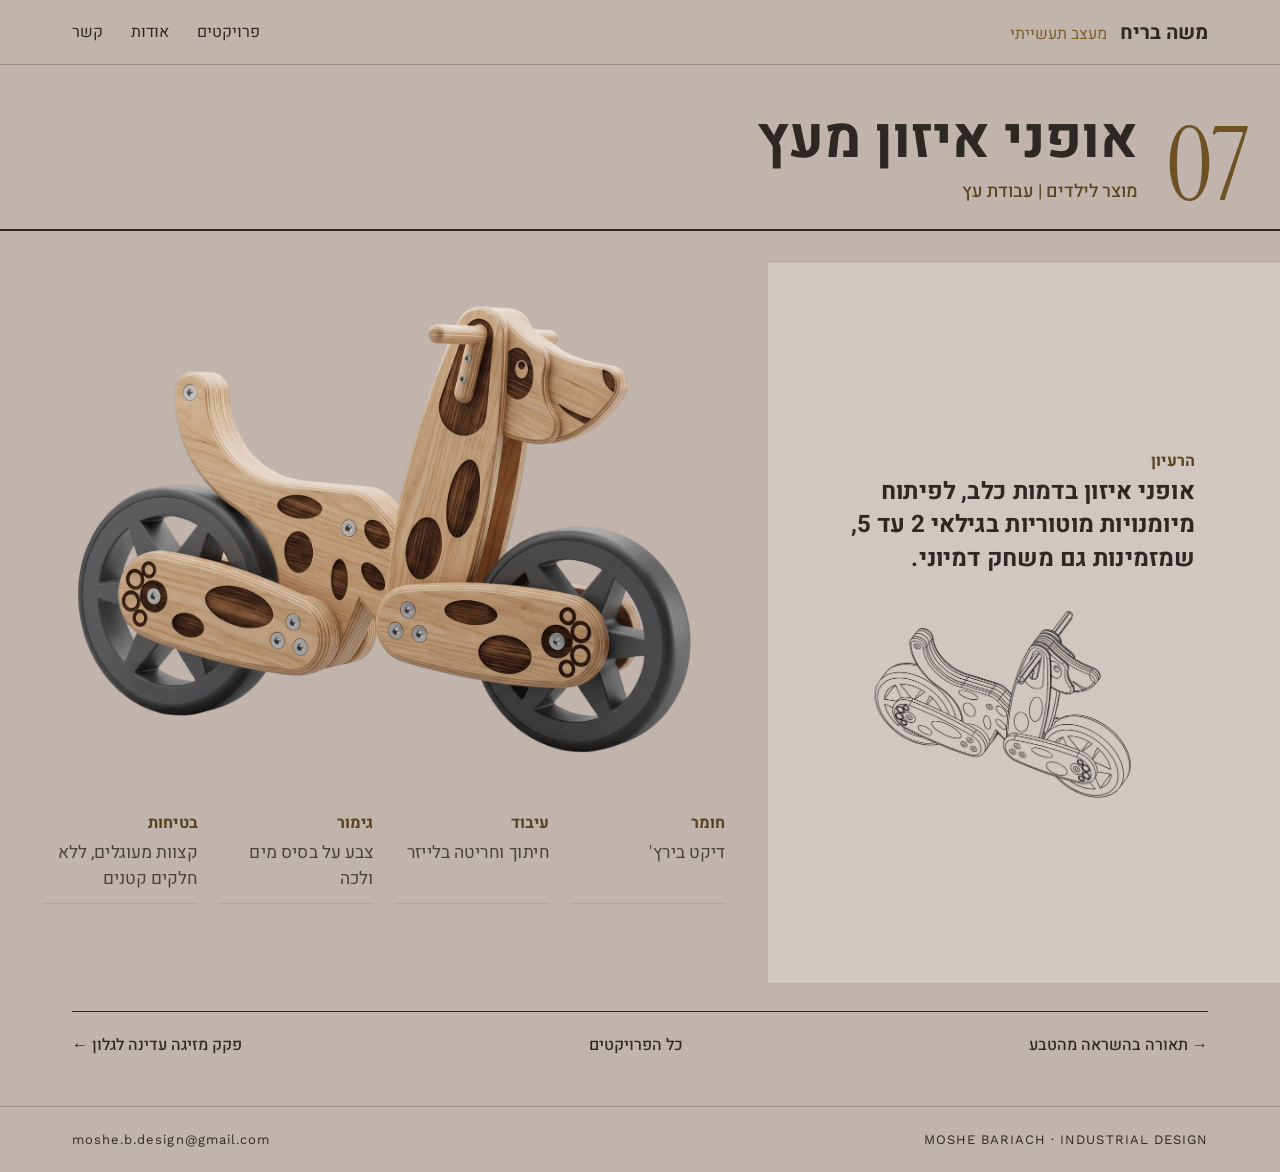
==== commit 55ece38a: "Site review fixes: larger project header, centered slide text, phone layout for extra projects, mobi" ====
--- a/projects/bike.html
+++ b/projects/bike.html
@@ -16,11 +16,13 @@
 <a class="brand" href="../index.html">משה בריח <span>מעצב תעשייתי</span></a>
 <nav><a href="../index.html#projects">פרויקטים</a><a href="../index.html#about">אודות</a><a href="../index.html#contact">קשר</a></nav>
 </div></header>
-<main class="deck"><header class="ph"><div class="wrap"><span class="num">07</span><h1>אופני איזון מעץ</h1><p>מוצר לילדים | עבודת עץ</p></div></header><section class="sl" id="bike"><div class="slide"><div class="stage" style="width:1920px"><div style="position:absolute;left:1152px;top:0px;width:768px;height:1080px;background:#D1C7C1"></div><img loading="lazy" src="../img/bike-hq-o.png" alt="אופני איזון מעץ" style="position:absolute;left:116px;top:64px;width:920px;height:671px;object-fit:contain"><div style="position:absolute;left:64px;top:820px;width:1024px;display:flex;flex-direction:row-reverse;gap:32px"><div class="kv" style="flex:1"><p class="lab">&#8295;חומר&#8297;</p><p class="small">&#8295;דיקט בירץ&#x27;&#8297;</p></div><div class="kv" style="flex:1"><p class="lab">&#8295;עיבוד&#8297;</p><p class="small">&#8295;חיתוך וחריטה בלייזר&#8297;</p></div><div class="kv" style="flex:1"><p class="lab">&#8295;גימור&#8297;</p><p class="small">&#8295;צבע על בסיס מים ולכה&#8297;</p></div><div class="kv" style="flex:1"><p class="lab">&#8295;בטיחות&#8297;</p><p class="small">&#8295;קצוות מעוגלים, ללא חלקים קטנים&#8297;</p></div></div><p class="lab" style="position:absolute;left:1216px;top:128px;width:576px;">&#8295;הרעיון&#8297;</p><p class="lead" style="position:absolute;left:1216px;top:168px;width:576px;">&#8295;אופני איזון בדמות כלב, לפיתוח מיומנויות מוטוריות בגילאי 2 עד 5, שמזמינות גם משחק דמיוני.&#8297;</p><img loading="lazy" src="../img/bike-d.png" alt="שרטוט" style="position:absolute;left:1312px;top:372px;width:384px;height:280px;object-fit:contain"></div></div><div class="slide-m"><div class="flow"><p class="lab" style="">&#8295;הרעיון&#8297;</p><p class="lead" style="">&#8295;אופני איזון בדמות כלב, לפיתוח מיומנויות מוטוריות בגילאי 2 עד 5, שמזמינות גם משחק דמיוני.&#8297;</p><img loading="lazy" src="../img/bike-d.png" alt="שרטוט" style="object-fit:contain;width:211px;max-width:100%;height:auto"></div><div class="part main" style="aspect-ratio:1152/1080"><div class="stage" style="width:1152px"><img loading="lazy" src="../img/bike-hq-o.png" alt="אופני איזון מעץ" style="position:absolute;left:116px;top:64px;width:920px;height:671px;object-fit:contain"><div style="position:absolute;left:64px;top:820px;width:1024px;display:flex;flex-direction:row-reverse;gap:32px"><div class="kv" style="flex:1"><p class="lab">&#8295;חומר&#8297;</p><p class="small">&#8295;דיקט בירץ&#x27;&#8297;</p></div><div class="kv" style="flex:1"><p class="lab">&#8295;עיבוד&#8297;</p><p class="small">&#8295;חיתוך וחריטה בלייזר&#8297;</p></div><div class="kv" style="flex:1"><p class="lab">&#8295;גימור&#8297;</p><p class="small">&#8295;צבע על בסיס מים ולכה&#8297;</p></div><div class="kv" style="flex:1"><p class="lab">&#8295;בטיחות&#8297;</p><p class="small">&#8295;קצוות מעוגלים, ללא חלקים קטנים&#8297;</p></div></div></div></div></div></section><div class="wrap"><nav class="pn"><a href="lamp.html">→ תאורה בהשראה מהטבע</a><a href="../index.html#projects">כל הפרויקטים</a><a href="cap.html">פקק מזיגה עדינה לגלון ←</a></nav></div></main>
+<main class="deck"><header class="ph"><div class="wrap"><span class="num">07</span><div><h1>אופני איזון מעץ</h1><p>מוצר לילדים | עבודת עץ</p></div></div></header><section class="sl" id="bike"><div class="slide"><div class="stage" style="width:1920px"><div style="position:absolute;left:1152px;top:0px;width:768px;height:1080px;background:#D1C7C1"></div><img loading="lazy" src="../img/bike-hq-o.png" alt="אופני איזון מעץ" style="position:absolute;left:116px;top:64px;width:920px;height:671px;object-fit:contain"><div style="position:absolute;left:64px;top:820px;width:1024px;display:flex;flex-direction:row-reverse;gap:32px"><div class="kv" style="flex:1"><p class="lab">&#8295;חומר&#8297;</p><p class="small">&#8295;דיקט בירץ&#x27;&#8297;</p></div><div class="kv" style="flex:1"><p class="lab">&#8295;עיבוד&#8297;</p><p class="small">&#8295;חיתוך וחריטה בלייזר&#8297;</p></div><div class="kv" style="flex:1"><p class="lab">&#8295;גימור&#8297;</p><p class="small">&#8295;צבע על בסיס מים ולכה&#8297;</p></div><div class="kv" style="flex:1"><p class="lab">&#8295;בטיחות&#8297;</p><p class="small">&#8295;קצוות מעוגלים, ללא חלקים קטנים&#8297;</p></div></div><p data-pe class="lab" style="position:absolute;left:1216px;top:128px;width:576px;">&#8295;הרעיון&#8297;</p><p data-pe class="lead" style="position:absolute;left:1216px;top:168px;width:576px;">&#8295;אופני איזון בדמות כלב, לפיתוח מיומנויות מוטוריות בגילאי 2 עד 5, שמזמינות גם משחק דמיוני.&#8297;</p><img data-pe loading="lazy" src="../img/bike-d.png" alt="שרטוט" style="position:absolute;left:1312px;top:372px;width:384px;height:280px;object-fit:contain"></div></div><div class="slide-m"><div class="flow"><p class="lab" style="">&#8295;הרעיון&#8297;</p><p class="lead" style="">&#8295;אופני איזון בדמות כלב, לפיתוח מיומנויות מוטוריות בגילאי 2 עד 5, שמזמינות גם משחק דמיוני.&#8297;</p><img loading="lazy" src="../img/bike-d.png" alt="שרטוט" style="object-fit:contain;width:211px;max-width:100%;height:auto"></div><div class="part main" style="aspect-ratio:1152/1080"><div class="stage" style="width:1152px"><img loading="lazy" src="../img/bike-hq-o.png" alt="אופני איזון מעץ" style="position:absolute;left:116px;top:64px;width:920px;height:671px;object-fit:contain"><div style="position:absolute;left:64px;top:820px;width:1024px;display:flex;flex-direction:row-reverse;gap:32px"><div class="kv" style="flex:1"><p class="lab">&#8295;חומר&#8297;</p><p class="small">&#8295;דיקט בירץ&#x27;&#8297;</p></div><div class="kv" style="flex:1"><p class="lab">&#8295;עיבוד&#8297;</p><p class="small">&#8295;חיתוך וחריטה בלייזר&#8297;</p></div><div class="kv" style="flex:1"><p class="lab">&#8295;גימור&#8297;</p><p class="small">&#8295;צבע על בסיס מים ולכה&#8297;</p></div><div class="kv" style="flex:1"><p class="lab">&#8295;בטיחות&#8297;</p><p class="small">&#8295;קצוות מעוגלים, ללא חלקים קטנים&#8297;</p></div></div></div></div></div></section><div class="wrap"><nav class="pn"><a href="lamp.html">→ תאורה בהשראה מהטבע</a><a href="../index.html#projects">כל הפרויקטים</a><a href="cap.html">פקק מזיגה עדינה לגלון ←</a></nav></div></main>
 <footer class="site-foot"><div class="wrap"><span class="latin">MOSHE BARIACH · INDUSTRIAL DESIGN</span><span><a href="mailto:moshe.b.design@gmail.com" class="latin">moshe.b.design@gmail.com</a></span></div></footer>
 <script>
 function fit(){document.querySelectorAll('.stage').forEach(function(st){var w=st.parentElement.clientWidth;var W=parseFloat(st.style.width);st.style.transform='scale('+(w/W)+')';});}
-window.addEventListener('resize',fit);window.addEventListener('load',fit);fit();
+function center(){document.querySelectorAll('.slide .stage').forEach(function(st){var els=st.querySelectorAll(':scope>[data-pe]');if(!els.length)return;var t=1e9,b=-1e9;els.forEach(function(x){x.style.translate='';t=Math.min(t,x.offsetTop);b=Math.max(b,x.offsetTop+x.offsetHeight);});var d=Math.round((1080-(b-t))/2-t);if(d>0)els.forEach(function(x){x.style.translate='0 '+d+'px';});});}
+window.addEventListener('resize',fit);window.addEventListener('load',function(){fit();center();});fit();
+if(document.fonts&&document.fonts.ready)document.fonts.ready.then(center);
 </script>
 </body>
 </html>
--- a/style.css
+++ b/style.css
@@ -92,6 +92,7 @@
   .brand span { display: none; }
 }
 @media (max-width: 520px) {
+  .pn { flex-direction: column; align-items: center; gap: 12px; text-align: center; }
   .card.feat .thumb { aspect-ratio: 4 / 3; }
   .grid { grid-template-columns: 1fr; }
   .site-foot .wrap { flex-direction: column; gap: 6px; }
--- a/slides.css
+++ b/slides.css
@@ -50,16 +50,20 @@
   .slide { display: none; }
   .slide-m { display: block; }
   .part.main .stage .cap { font-size: 40px; }
-  .part.main .stage .callout { font-size: 36px; }
+  .ph { padding: 28px 0 20px; }
+  .ph .wrap { gap: 16px; padding-bottom: 16px; }
+  .ph p { font-size: 15px; }
+  .part.main .stage .callout { font-size: 40px; }
   .sl { margin-bottom: 20px; }
 }
 
 /* page header, once per project */
-.ph { padding: 40px 0 28px; }
-.ph .num { font-family: 'Instrument Serif', Georgia, serif; font-size: 40px; color: #6E5226; line-height: 1; }
-.ph h1 { font-size: clamp(34px, 4.6vw, 56px); line-height: 1.1; margin: 6px 0 4px; }
+.ph { padding: 44px 0 32px; }
+.ph .wrap { display: flex; align-items: flex-end; gap: 28px; border-bottom: 2px solid #2E2825; padding-bottom: 22px; max-width: 1600px; }
+.ph .num { white-space: nowrap; font-family: "Instrument Serif", Georgia, serif; font-size: clamp(52px, 8vw, 120px); color: #6E5226; line-height: .8; }
+.ph h1 { font-size: clamp(32px, 4.4vw, 60px); line-height: 1.1; margin: 0 0 6px; }
 .ph h1.latin { text-align: right; }
-.ph p { margin: 0; color: #5A421C; font-weight: 500; }
+.ph p { margin: 0; color: #5A421C; font-weight: 500; font-size: 18px; }
 
 /* phone: panel text in normal flow */
 .flow { background: #D1C7C1; padding: 24px 20px 20px; display: flex; flex-direction: column; gap: 4px; }
